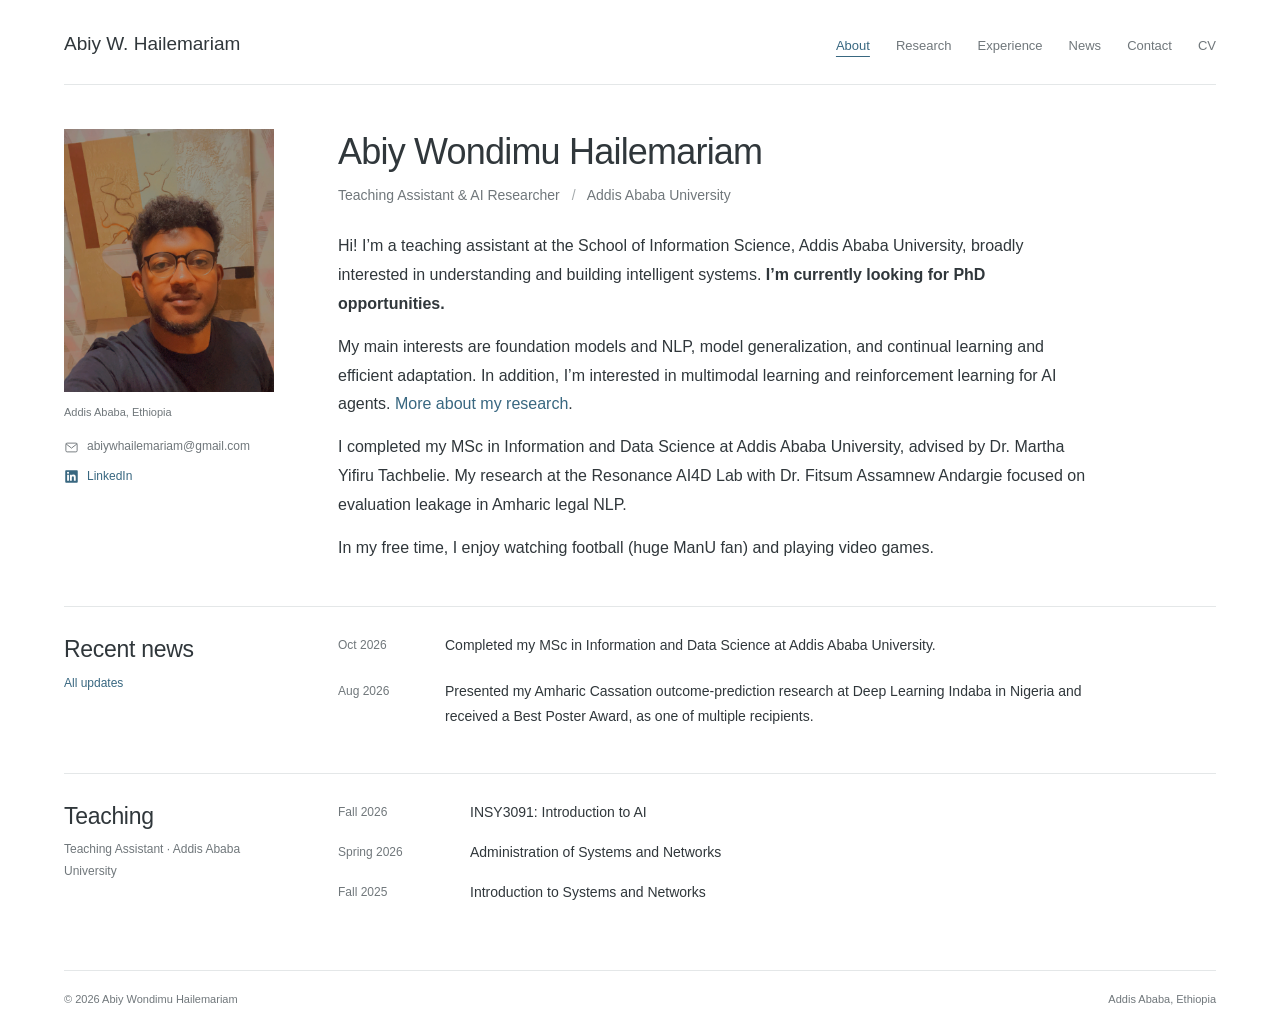
==== index.html @ 7f3f6a43 "initial commit" ====
<!doctype html>
<html lang="en">
<head>
  <meta charset="utf-8">
  <meta name="viewport" content="width=device-width, initial-scale=1">
  <meta name="description" content="Abiy Wondimu Hailemariam — teaching assistant and AI researcher at Addis Ababa University, interested in foundation models, generalization, and efficient adaptation. Currently seeking PhD opportunities.">
  <meta name="theme-color" content="#ffffff">
  <title>About · Abiy Wondimu Hailemariam</title>
  <link rel="icon" href="assets/favicon.svg" type="image/svg+xml">
  <link rel="stylesheet" href="styles.css?v=8">
  <script src="script.js" defer></script>
</head>
<body class="index-page">
  <a class="skip-link" href="#main">Skip to content</a>
  <header class="site-header">
    <a class="site-name" href="index.html">Abiy W. Hailemariam</a>
    <nav aria-label="Main navigation">
        <a href="index.html" aria-current="page">About</a>
        <a href="research.html">Research</a>
        <a href="experience.html">Experience</a>
        <a href="news.html">News</a>
        <a href="contact.html">Contact</a>
        <a href="cv.html">CV</a>
    </nav>
  </header>
  <main id="main">

    <div class="about-layout">
      <aside class="profile" aria-label="Photograph and contact information">
        <img src="assets/abiy-hailemariam.jpg" alt="Abiy Wondimu Hailemariam" width="1242" height="2208" fetchpriority="high">
        <p class="photo-caption">Addis Ababa, Ethiopia</p>
        <div class="profile-links">
          <p class="profile-contact-row"><svg viewBox="0 0 24 24" aria-hidden="true" focusable="false" fill="none" stroke="currentColor" stroke-width="1.5"><rect x="3" y="5" width="18" height="14" rx="2"/><path d="m3 6 9 7 9-7"/></svg><span class="email-address">abiywhailemariam@gmail.com</span></p>
          <a class="profile-contact-row" href="https://www.linkedin.com/in/abiy-hailemariam-a13548209/"><svg viewBox="0 0 24 24" aria-hidden="true" focusable="false" fill="currentColor"><path d="M20.45 2H3.55C2.69 2 2 2.68 2 3.52v16.96c0 .84.69 1.52 1.55 1.52h16.9c.86 0 1.55-.68 1.55-1.52V3.52C22 2.68 21.31 2 20.45 2ZM7.93 18.75H4.98V9.2h2.95v9.55ZM6.45 7.9a1.71 1.71 0 1 1 0-3.42 1.71 1.71 0 0 1 0 3.42Zm12.3 10.85H15.8V14.1c0-1.11-.02-2.54-1.55-2.54-1.55 0-1.79 1.21-1.79 2.46v4.73H9.51V9.2h2.83v1.3h.04c.39-.74 1.36-1.53 2.79-1.53 2.98 0 3.58 1.96 3.58 4.51v5.27Z"/></svg><span>LinkedIn</span></a>
        </div>
      </aside>
      <div class="about-copy">
        <header class="home-intro">
          <h1>Abiy Wondimu Hailemariam</h1>
          <p>Teaching Assistant &amp; AI Researcher <span aria-hidden="true">/</span> Addis Ababa University</p>
        </header>
        <p>Hi! I’m a teaching assistant at the School of Information Science, Addis Ababa University, broadly interested in understanding and building intelligent systems. <strong>I’m currently looking for PhD opportunities.</strong></p>
        <p>My main interests are foundation models and NLP, model generalization, and continual learning and efficient adaptation. In addition, I’m interested in multimodal learning and reinforcement learning for AI agents. <a href="research.html">More about my research</a>.</p>
        <p>I completed my MSc in Information and Data Science at Addis Ababa University, advised by Dr. Martha Yifiru Tachbelie. My research at the Resonance AI4D Lab with Dr. Fitsum Assamnew Andargie focused on evaluation leakage in Amharic legal NLP.</p>
        <p>In my free time, I enjoy watching football (huge ManU fan) and playing video games.</p>
      </div>
    </div>
    <section class="home-news" aria-labelledby="news-title">
      <div class="section-heading"><h2 id="news-title">Recent news</h2><a href="news.html">All updates</a></div>
      <ul class="news-list">
        <li><time datetime="2026-10">Oct 2026</time><p>Completed my MSc in Information and Data Science at Addis Ababa University.</p></li>
        <li><time datetime="2026-08">Aug 2026</time><p>Presented my Amharic Cassation outcome-prediction research at Deep Learning Indaba in Nigeria and received a Best Poster Award, as one of multiple recipients.</p></li>
      </ul>
    </section>
    <section class="home-teaching" aria-labelledby="teaching-title">
      <div class="section-heading"><h2 id="teaching-title">Teaching</h2><p class="teaching-role">Teaching Assistant · Addis Ababa University</p></div>
      <ul class="teaching-list">
        <li><span class="course-term">Fall 2026</span><span>INSY3091: Introduction to AI</span></li>
        <li><span class="course-term">Spring 2026</span><span>Administration of Systems and Networks</span></li>
        <li><span class="course-term">Fall 2025</span><span>Introduction to Systems and Networks</span></li>
      </ul>
    </section>
  </main>
  <footer class="site-footer">
    <p>© <span id="year">2026</span> Abiy Wondimu Hailemariam</p>
    <p>Addis Ababa, Ethiopia</p>
  </footer>
</body>
</html>
---- styles.css ----
:root {
  color-scheme: light;
  --text: #30373b;
  --muted: #70777b;
  --link: #386780;
  --line: #e4e7e8;
  --gutter: clamp(24px, 5vw, 96px);
  --column-gap: clamp(32px, 5vw, 90px);
}

* { box-sizing: border-box; }
[hidden] { display: none !important; }
body {
  margin: 0;
  min-height: 100vh;
  display: flex;
  flex-direction: column;
  background: #fff;
  color: var(--text);
  font: 16px/1.8 -apple-system, BlinkMacSystemFont, "Segoe UI", Arial, sans-serif;
  -webkit-font-smoothing: antialiased;
}
a { color: var(--link); text-decoration: none; text-underline-offset: 4px; }
a:hover { text-decoration: underline; }
a:focus-visible, button:focus-visible, summary:focus-visible { outline: 2px solid var(--link); outline-offset: 5px; }
button { color: var(--link); font: inherit; cursor: pointer; }
h1, h2, h3, h4, p { margin: 0; }
h1 { font-size: 36px; font-weight: 500; line-height: 1.25; letter-spacing: -.8px; }
h2 { font-size: 23px; font-weight: 500; line-height: 1.4; letter-spacing: -.3px; }
h3, h4 { font-size: 17px; font-weight: 500; line-height: 1.6; }
p + p { margin-top: 18px; }
strong { font-weight: 600; }
.muted { color: var(--muted); }
::selection { background: #e6eef2; }
.skip-link { position: fixed; left: 16px; top: -80px; background: #fff; padding: 8px 15px; z-index: 10; }
.skip-link:focus { top: 10px; }

/* The page stays fluid; only individual paragraphs have a reading measure. */
.site-header {
  display: flex;
  justify-content: space-between;
  align-items: baseline;
  gap: 30px;
  margin: 0 var(--gutter);
  padding: 27px 0 23px;
  border-bottom: 1px solid var(--line);
}
.site-name { font-size: 19px; font-weight: 500; white-space: nowrap; color: var(--text); }
.site-header nav { display: flex; flex-wrap: wrap; gap: 10px 26px; font-size: 13px; }
.site-header nav a { color: var(--muted); }
.site-header nav a[aria-current="page"] { color: var(--link); text-decoration: underline; text-underline-offset: 6px; }
main { width: 100%; min-width: 0; flex: 1; padding: 44px var(--gutter) 65px; }
.site-footer { display: flex; justify-content: space-between; gap: 20px; margin: 0 var(--gutter); padding: 19px 0 25px; border-top: 1px solid var(--line); color: var(--muted); font-size: 11px; }
.site-footer p + p { margin: 0; }

.about-layout { display: grid; grid-template-columns: 210px minmax(0, 1fr); gap: var(--column-gap); }
.home-intro { margin-bottom: 24px; }
.home-intro > p { margin-top: 9px; font-size: 14px; color: var(--muted); }
.home-intro > p span { padding: 0 8px; color: #a5abad; }
.about-copy > p { max-width: 85ch; }
.about-copy > p + p { margin-top: 14px; }
.about-copy .research-link { font-size: 14px; }
.profile-links { display: flex; flex-direction: column; align-items: flex-start; gap: 10px; margin-top: 15px; }
.profile-contact-row { display: flex; align-items: center; gap: 8px; font-size: 12px; line-height: 1.6; }
.profile-links p { margin: 0; }
.profile-contact-row svg { width: 15px; height: 15px; flex: 0 0 15px; }
.profile-contact-row .email-address { min-width: 0; }
.email-address { overflow-wrap: anywhere; }
.profile { min-width: 0; font-size: 11px; color: var(--muted); }
.photo-placeholder { width: 100%; aspect-ratio: 1; display: flex; align-items: center; justify-content: center; background: #f4f5f4; color: #959c98; font-size: 13px; }
.profile img { display: block; width: 100%; height: auto; aspect-ratio: 4 / 5; object-fit: cover; object-position: 50% 66%; }
.profile .photo-caption { margin-top: 11px; font-size: 11px; }
.home-news, .home-teaching { display: grid; grid-template-columns: 210px minmax(0, 1fr); gap: var(--column-gap); margin-top: 44px; padding-top: 26px; border-top: 1px solid var(--line); }
.teaching-role { color: var(--muted); font-size: 12px; margin-top: 7px; }
.teaching-list { list-style: none; margin: 0; padding: 0; }
.teaching-list li { display: grid; grid-template-columns: 110px minmax(0, 1fr); gap: 22px; margin-bottom: 15px; font-size: 14px; }
.teaching-list li:last-child { margin-bottom: 0; }
.course-term { color: var(--muted); font-size: 12px; padding-top: 2px; }
.experience-entries > .teaching-list { margin: 20px 0; }
.section-heading > a { display: inline-block; font-size: 12px; margin-top: 7px; }
.news-list { list-style: none; margin: 0; padding: 0; }
.news-list li { display: grid; grid-template-columns: 85px minmax(0, 1fr); gap: 22px; margin-bottom: 20px; font-size: 14px; }
.news-list li:last-child { margin-bottom: 0; }
.news-list time { color: var(--muted); font-size: 12px; padding-top: 2px; }
.news-list p { max-width: 85ch; }

.page-heading { margin-bottom: 32px; }
.page-heading > p { max-width: 85ch; margin-top: 18px; color: #626c72; font-size: 15px; }
.page-heading > p + p { margin-top: 12px; font-size: 14px; }
.publications-label { font-size: 22px; margin-bottom: 24px; }
.publication-year { display: grid; grid-template-columns: 85px minmax(0, 1fr); gap: 28px; margin-top: 24px; }
.publication-year > h3 { color: var(--muted); font-size: 14px; font-weight: 400; padding-top: 3px; }
.publication { margin-bottom: 29px; min-width: 0; }
.publication:last-child { margin-bottom: 0; }
.publication h4 { font-size: 17px; max-width: 90ch; }
.authors { font-size: 13px; color: #667177; margin-top: 5px; }
.authors strong { color: var(--text); font-weight: 500; }
.venue { font-size: 13px; font-style: italic; color: var(--muted); margin-top: 2px; }
.paper-details { display: flex; flex-direction: column; align-items: flex-start; gap: 4px; margin-top: 8px; }
.paper-details details { max-width: 100%; }
.paper-details summary { color: var(--link); font-size: 12px; cursor: pointer; width: fit-content; }
.paper-details details > p { font-size: 14px; color: var(--muted); max-width: 85ch; margin: 10px 0; }
.paper-details pre { background: #f6f7f7; padding: 15px; margin: 10px 0; white-space: pre-wrap; overflow-wrap: anywhere; font-size: 11px; line-height: 1.8; }
.copy-citation { background: none; border: 0; padding: 0; font-size: 12px; text-decoration: underline; text-underline-offset: 3px; }
.copy-status { display: block; color: var(--muted); font-size: 12px; }
.copy-status:empty { display: none; }

.content-section { display: grid; grid-template-columns: 210px minmax(0, 1fr); gap: var(--column-gap); padding: 26px 0; border-top: 1px solid var(--line); }
.content-section h2 { font-size: 22px; }
.experience-row { display: grid; grid-template-columns: 110px minmax(0, 1fr); gap: 25px; margin-bottom: 25px; }
.experience-row:last-child { margin-bottom: 0; }
.date-range { color: var(--muted); font-size: 12px; padding-top: 3px; }
.experience-row .role { font-size: 13px; color: #626e74; margin: 4px 0 8px; }
.experience-row div > p:last-child { max-width: 85ch; color: var(--muted); font-size: 14px; }
.experience-entries > p, .research-entry > p { max-width: 85ch; font-size: 14px; color: #626c72; }
.research-entry .role { margin: 5px 0 15px; color: var(--muted); font-size: 13px; }
.research-points { max-width: 85ch; margin: 18px 0; padding-left: 20px; font-size: 14px; color: #626c72; }
.research-points li { padding-left: 4px; margin-bottom: 10px; }
.contact-layout { display: grid; grid-template-columns: 1fr 1fr; gap: var(--column-gap); margin-top: 36px; }
.contact-layout h2 { font-size: 22px; margin-bottom: 13px; }
.contact-layout a { overflow-wrap: anywhere; }
.contact-layout .muted { max-width: 60ch; font-size: 14px; }
address { font-size: 15px; font-style: normal; color: var(--muted); }
.contact-cv { margin-top: 35px; font-size: 14px; }

.cv-toolbar { display: flex; justify-content: space-between; align-items: baseline; gap: 20px; margin-bottom: 24px; font-size: 12px; color: var(--muted); }
.cv-toolbar button { background: #fff; border: 1px solid var(--line); padding: 6px 12px; font-size: 12px; }
.cv-header { padding-bottom: 25px; border-bottom: 1px solid var(--line); }
.cv-header > .muted { display: none; }
.cv-header > p:last-child { margin-top: 15px; color: var(--muted); font-size: 14px; }
.cv-section { margin-top: 27px; }
.cv-section h2 { margin-bottom: 16px; }
.cv-section > p { font-size: 14px; }
.cv-section ol { padding-left: 20px; font-size: 14px; }
.cv-section li { padding-left: 5px; margin-bottom: 16px; break-inside: avoid; }
.cv-section li span { color: var(--muted); font-size: 13px; }

@media (max-width: 850px) {
  .site-header { flex-direction: column; align-items: flex-start; gap: 16px; }
  .site-header nav { gap: 8px 23px; }
  .about-layout, .home-news, .home-teaching { grid-template-columns: 160px minmax(0, 1fr); gap: 30px; }
  .about-layout { grid-template-columns: 190px minmax(0, 1fr); }
  .content-section { grid-template-columns: 160px minmax(0, 1fr); gap: 30px; }
  .experience-row { grid-template-columns: 1fr; gap: 3px; }
}
@media (max-width: 580px) {
  :root { --gutter: 22px; }
  body { font-size: 15px; }
  main { padding-top: 30px; padding-bottom: 42px; }
  .site-header { padding-top: 22px; padding-bottom: 20px; }
  .site-header nav { font-size: 12px; gap: 8px 20px; }
  h1 { font-size: 31px; }
  .about-layout { grid-template-columns: 1fr; gap: 25px; }
  .profile { max-width: 215px; }
  .profile img { max-width: 150px; }
  .profile .photo-caption { display: none; }
  .home-news, .home-teaching, .content-section { grid-template-columns: 1fr; gap: 20px; }
  .home-news, .home-teaching { margin-top: 30px; }
  .home-teaching .section-heading { display: block; }
  .teaching-list li { grid-template-columns: 85px minmax(0, 1fr); gap: 16px; font-size: 13px; }
  .course-term { font-size: 11px; }
  .section-heading { display: flex; justify-content: space-between; align-items: baseline; }
  .section-heading > a { margin-top: 0; }
  .news-list li { grid-template-columns: 65px minmax(0, 1fr); gap: 16px; font-size: 13px; }
  .news-list time { font-size: 11px; }
  .publication-year { grid-template-columns: 1fr; gap: 12px; }
  .publication h4 { font-size: 16px; }
  .contact-layout { grid-template-columns: 1fr; gap: 30px; }
  .site-footer { font-size: 10px; }
}
@media print {
  body { display: block; background: #fff; font-size: 10pt; }
  .site-header, .site-footer, .skip-link, .cv-toolbar { display: none; }
  main { padding: 0; }
  h1 { font-size: 28pt; }
  .cv-section h2 { font-size: 18pt; }
  .cv-section, .experience-row, .cv-section li { break-inside: avoid; }
  a { color: inherit; }
  @page { margin: 18mm; }
}
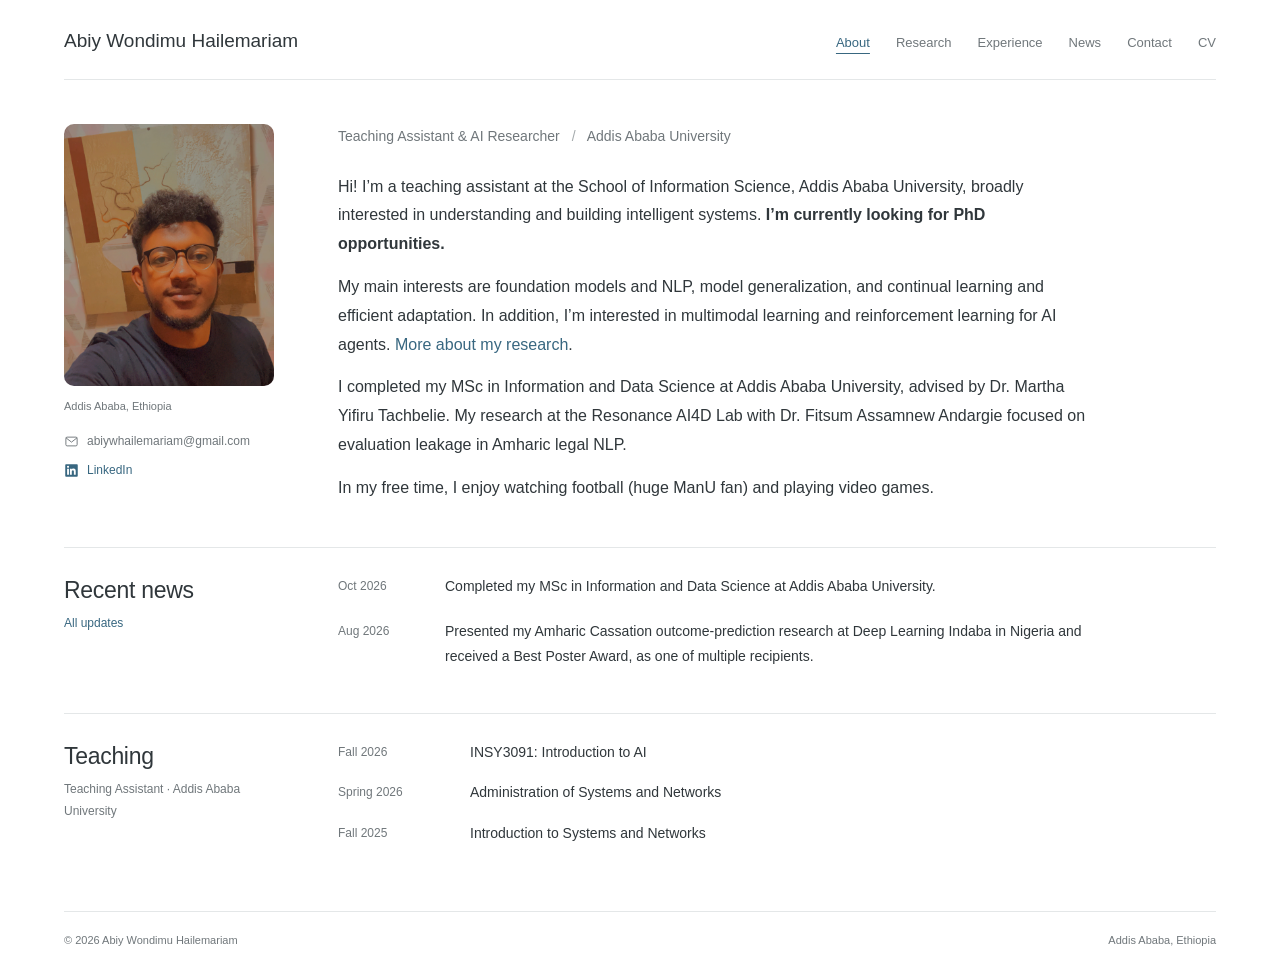
==== commit 2ab1a663: "Round profile photo and show full name once in the home header" ====
--- a/index.html
+++ b/index.html
@@ -7,13 +7,13 @@
   <meta name="theme-color" content="#ffffff">
   <title>About · Abiy Wondimu Hailemariam</title>
   <link rel="icon" href="assets/favicon.svg" type="image/svg+xml">
-  <link rel="stylesheet" href="styles.css?v=8">
+  <link rel="stylesheet" href="styles.css?v=9">
   <script src="script.js" defer></script>
 </head>
 <body class="index-page">
   <a class="skip-link" href="#main">Skip to content</a>
   <header class="site-header">
-    <a class="site-name" href="index.html">Abiy W. Hailemariam</a>
+    <h1 class="site-title"><a class="site-name" href="/">Abiy Wondimu Hailemariam</a></h1>
     <nav aria-label="Main navigation">
         <a href="index.html" aria-current="page">About</a>
         <a href="research.html">Research</a>
@@ -31,12 +31,11 @@
         <p class="photo-caption">Addis Ababa, Ethiopia</p>
         <div class="profile-links">
           <p class="profile-contact-row"><svg viewBox="0 0 24 24" aria-hidden="true" focusable="false" fill="none" stroke="currentColor" stroke-width="1.5"><rect x="3" y="5" width="18" height="14" rx="2"/><path d="m3 6 9 7 9-7"/></svg><span class="email-address">abiywhailemariam@gmail.com</span></p>
-          <a class="profile-contact-row" href="https://www.linkedin.com/in/abiy-hailemariam-a13548209/"><svg viewBox="0 0 24 24" aria-hidden="true" focusable="false" fill="currentColor"><path d="M20.45 2H3.55C2.69 2 2 2.68 2 3.52v16.96c0 .84.69 1.52 1.55 1.52h16.9c.86 0 1.55-.68 1.55-1.52V3.52C22 2.68 21.31 2 20.45 2ZM7.93 18.75H4.98V9.2h2.95v9.55ZM6.45 7.9a1.71 1.71 0 1 1 0-3.42 1.71 1.71 0 0 1 0 3.42Zm12.3 10.85H15.8V14.1c0-1.11-.02-2.54-1.55-2.54-1.55 0-1.79 1.21-1.79 2.46v4.73H9.51V9.2h2.83v1.3h.04c.39-.74 1.36-1.53 2.79-1.53 2.98 0 3.58 1.96 3.58 4.51v5.27Z"/></svg><span>LinkedIn</span></a>
+          <a class="profile-contact-row" href="https://www.linkedin.com/in/abiy-wondimu-hailemariam-a13548209/" target="_blank" rel="noopener noreferrer" aria-label="LinkedIn (opens in a new tab)"><svg viewBox="0 0 24 24" aria-hidden="true" focusable="false" fill="currentColor"><path d="M20.45 2H3.55C2.69 2 2 2.68 2 3.52v16.96c0 .84.69 1.52 1.55 1.52h16.9c.86 0 1.55-.68 1.55-1.52V3.52C22 2.68 21.31 2 20.45 2ZM7.93 18.75H4.98V9.2h2.95v9.55ZM6.45 7.9a1.71 1.71 0 1 1 0-3.42 1.71 1.71 0 0 1 0 3.42Zm12.3 10.85H15.8V14.1c0-1.11-.02-2.54-1.55-2.54-1.55 0-1.79 1.21-1.79 2.46v4.73H9.51V9.2h2.83v1.3h.04c.39-.74 1.36-1.53 2.79-1.53 2.98 0 3.58 1.96 3.58 4.51v5.27Z"/></svg><span>LinkedIn</span></a>
         </div>
       </aside>
       <div class="about-copy">
         <header class="home-intro">
-          <h1>Abiy Wondimu Hailemariam</h1>
           <p>Teaching Assistant &amp; AI Researcher <span aria-hidden="true">/</span> Addis Ababa University</p>
         </header>
         <p>Hi! I’m a teaching assistant at the School of Information Science, Addis Ababa University, broadly interested in understanding and building intelligent systems. <strong>I’m currently looking for PhD opportunities.</strong></p>
--- a/styles.css
+++ b/styles.css
@@ -46,6 +46,7 @@
   border-bottom: 1px solid var(--line);
 }
 .site-name { font-size: 19px; font-weight: 500; white-space: nowrap; color: var(--text); }
+.site-title { font-size: 19px; font-weight: 500; line-height: 1.5; letter-spacing: normal; }
 .site-header nav { display: flex; flex-wrap: wrap; gap: 10px 26px; font-size: 13px; }
 .site-header nav a { color: var(--muted); }
 .site-header nav a[aria-current="page"] { color: var(--link); text-decoration: underline; text-underline-offset: 6px; }
@@ -55,7 +56,7 @@
 
 .about-layout { display: grid; grid-template-columns: 210px minmax(0, 1fr); gap: var(--column-gap); }
 .home-intro { margin-bottom: 24px; }
-.home-intro > p { margin-top: 9px; font-size: 14px; color: var(--muted); }
+.home-intro > p { font-size: 14px; color: var(--muted); }
 .home-intro > p span { padding: 0 8px; color: #a5abad; }
 .about-copy > p { max-width: 85ch; }
 .about-copy > p + p { margin-top: 14px; }
@@ -68,7 +69,7 @@
 .email-address { overflow-wrap: anywhere; }
 .profile { min-width: 0; font-size: 11px; color: var(--muted); }
 .photo-placeholder { width: 100%; aspect-ratio: 1; display: flex; align-items: center; justify-content: center; background: #f4f5f4; color: #959c98; font-size: 13px; }
-.profile img { display: block; width: 100%; height: auto; aspect-ratio: 4 / 5; object-fit: cover; object-position: 50% 66%; }
+.profile img { display: block; width: 100%; height: auto; aspect-ratio: 4 / 5; object-fit: cover; object-position: 50% 66%; border-radius: 10px; }
 .profile .photo-caption { margin-top: 11px; font-size: 11px; }
 .home-news, .home-teaching { display: grid; grid-template-columns: 210px minmax(0, 1fr); gap: var(--column-gap); margin-top: 44px; padding-top: 26px; border-top: 1px solid var(--line); }
 .teaching-role { color: var(--muted); font-size: 12px; margin-top: 7px; }
